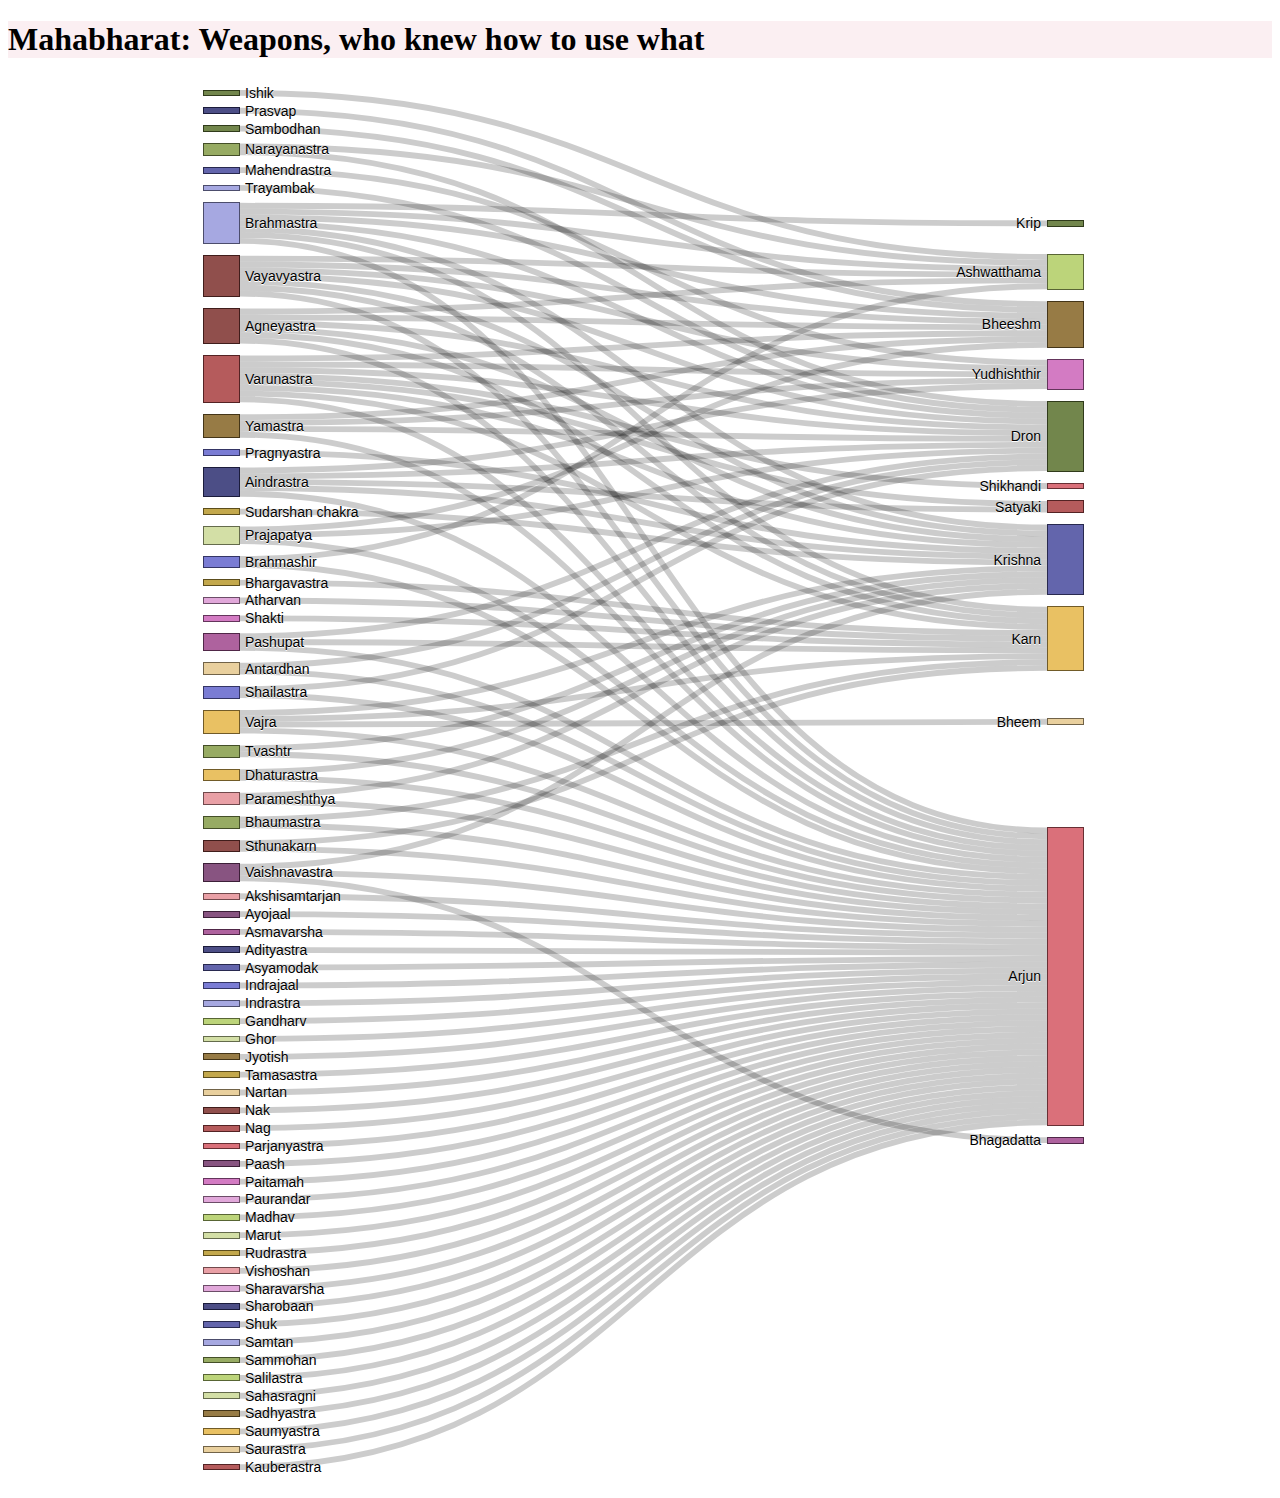
==== mb_weapons.html @ 304421e3 "mahabharat weapons files" ====
<!DOCTYPE html>
<html>

<head>

<meta http-equiv="Content-Type" content="text/html;charset=utf-8">

<title>Mahabharat: Weapons, who was the most heavily armed?</title>  
  
<script type="text/javascript" src="./js/jquery-1.10.2.js"></script>
<script type="text/javascript" src="./js/d3.js"></script>
<script type="text/javascript" src="./js/bootstrap.min.js"></script>

<link rel="stylesheet" href="./css/main.css">
  
<style>
.node rect {
  cursor: move;
  fill-opacity: .9;
  shape-rendering: crispEdges;
}
.node text {
  pointer-events: none;
  text-shadow: 0 1px 0 #fff;
}
.link {
  fill: none;
  stroke: #000;
  stroke-opacity: .2;
}
.link:hover {
  stroke-opacity: .5;
}
</style>

</head>

<body>           
    
<h1>Mahabharat: Weapons, who knew how to use what</h1>

<p align="center" id="chart"></p>

<script src="js/sankey.js"></script>

<script>
var units = "Widgets";

var margin = {top: 10, right: 10, bottom: 10, left: 10},
    width = 900 - margin.left - margin.right,
    height = 1400 - margin.top - margin.bottom;

var formatNumber = d3.format(",.0f"), 
    format = function(d) { return formatNumber(d); },
    color = d3.scale.category20b();

	
// append the svg canvas to the page
var svg = d3.select("#chart").append("svg")
    .attr("width", width + margin.left + margin.right)
    .attr("height", height + margin.top + margin.bottom)
  .append("g")
    .attr("transform", 
          "translate(" + margin.left + "," + margin.top + ")");


// Set the sankey diagram properties
var sankey = d3.sankey()
    .nodeWidth(36)
    .nodePadding(12)
    .size([width, height]);

var path = sankey.link();

// load the data (using the timelyportfolio csv method)
d3.csv("data/mb_weapons.csv", function(error, data) {

  graph = {"nodes" : [], "links" : []};
    
	name_list = []
    data.forEach(function (d) {
      name_list.push(d.source);
	  graph.nodes.push({ "name": d.source });
      graph.nodes.push({ "name": d.target });
      graph.links.push({ "source": d.source,
                         "target": d.target,
                         "value": +parseInt(d.value) });
     });

     // return only the distinct / unique nodes
     graph.nodes = d3.keys(d3.nest()
       .key(function (d) { return d.name; })
       .map(graph.nodes));

     // loop through each link replacing the text with its index from node
     graph.links.forEach(function (d, i) {
       graph.links[i].source = graph.nodes.indexOf(graph.links[i].source);
       graph.links[i].target = graph.nodes.indexOf(graph.links[i].target);
     });

     //now loop through each nodes to make nodes an array of objects
     // rather than an array of strings
     graph.nodes.forEach(function (d, i) {
       graph.nodes[i] = { "name": d };
     });
	 
	 console.log(graph.nodes);

  sankey
    .nodes(graph.nodes)
    .links(graph.links)
    .layout(32);

// add in the links
  var link = svg.append("g").selectAll(".link")
      .data(graph.links)
    .enter().append("path")
      .attr("class", "link")
      .attr("d", path)
      .style("stroke-width", function(d) { return Math.max(1, d.dy); })
      .sort(function(a, b) { return b.dy - a.dy; })
	  .attr("data-title",function(d) { return d.source.name + ", with " + d.target.name; });

// add in the nodes
  var node = svg.append("g").selectAll(".node")
      .data(graph.nodes)
    .enter().append("g")
      .attr("class", "node")
      .attr("transform", function(d) { 
		  return "translate(" + d.x + "," + d.y + ")"; })
    .call(d3.behavior.drag()
      .origin(function(d) { return d; })
      .on("dragstart", function() { 
		  this.parentNode.appendChild(this); })
      .on("drag", dragmove));
      
// add the rectangles for the nodes
  node.append("rect")
      .attr("height", function(d) { return d.dy; })
      .attr("width", sankey.nodeWidth())
     .style("fill", function(d,i) { 
		 return d.color = color(i); })
      .style("stroke", function(d) { 
		  return d3.rgb(d.color).darker(2); })
	   .attr('data-title',function(d) { return d.name + ", " + format(d.value); });

  $("rect").tooltip({container: 'body', html: true, placement:'top'});  
  $("path").tooltip({container: 'body', html: true, placement:'top'}); 	 

// add in the title for the nodes
  node.append("text")
      .attr("x", -6)
      .attr("y", function(d) { return d.dy / 2; })
      .attr("dy", ".35em")
      .attr("text-anchor", "end")
      .attr("transform", null)
      .text(function(d) { return d.name.charAt(0).toUpperCase()+d.name.slice(1);; })
    .filter(function(d) { return d.x < width / 2; })
      .attr("x", 6 + sankey.nodeWidth())
      .attr("text-anchor", "start");

// the function for moving the nodes
  function dragmove(d) {
    d3.select(this).attr("transform", 
        "translate(" + d.x + "," + (
                d.y = Math.max(0, Math.min(height - d.dy, d3.event.y))
            ) + ")");
    sankey.relayout();
    link.attr("d", path);
  }
});
</script>

</body>

</html>
---- css/main.css ----
p, div {
	line-height: 120%;
	padding-left: 5px;
	font-family: Verdana, sans-serif;
	font-weight: normal;
	font-size: 14px;
	color: #08088A;
}

h1, h2, h3, h4, h5, h6, h7 {
	font-family: Georgia, Serif;
	background-color: #FBEFF2;
	}

.tooltip {
  position: absolute;
  z-index: 1030;
  display: block;
  font-size: 12px;
  line-height: 1.4;
  visibility: visible;
  filter: alpha(opacity=0);
  opacity: 0;
}
.tooltip.in {
  filter: alpha(opacity=90);
  opacity: .9;
}
.tooltip.top {
  padding: 5px 0;
  margin-top: -3px;
}
.tooltip.right {
  padding: 0 5px;
  margin-left: 3px;
}
.tooltip.bottom {
  padding: 5px 0;
  margin-top: 3px;
}
.tooltip.left {
  padding: 0 5px;
  margin-left: -3px;
}
.tooltip-inner {
  max-width: 200px;
  padding: 3px 8px;
  color: #fff;
  text-align: center;
  text-decoration: none;
  background-color: #000;
  border-radius: 4px;
}
.tooltip-arrow {
  position: absolute;
  width: 0;
  height: 0;
  border-color: transparent;
  border-style: solid;
}
.tooltip.top .tooltip-arrow {
  bottom: 0;
  left: 50%;
  margin-left: -5px;
  border-width: 5px 5px 0;
  border-top-color: #000;
}
.tooltip.top-left .tooltip-arrow {
  bottom: 0;
  left: 5px;
  border-width: 5px 5px 0;
  border-top-color: #000;
}
.tooltip.top-right .tooltip-arrow {
  right: 5px;
  bottom: 0;
  border-width: 5px 5px 0;
  border-top-color: #000;
}
.tooltip.right .tooltip-arrow {
  top: 50%;
  left: 0;
  margin-top: -5px;
  border-width: 5px 5px 5px 0;
  border-right-color: #000;
}
.tooltip.left .tooltip-arrow {
  top: 50%;
  right: 0;
  margin-top: -5px;
  border-width: 5px 0 5px 5px;
  border-left-color: #000;
}
.tooltip.bottom .tooltip-arrow {
  top: 0;
  left: 50%;
  margin-left: -5px;
  border-width: 0 5px 5px;
  border-bottom-color: #000;
}
.tooltip.bottom-left .tooltip-arrow {
  top: 0;
  left: 5px;
  border-width: 0 5px 5px;
  border-bottom-color: #000;
}
.tooltip.bottom-right .tooltip-arrow {
  top: 0;
  right: 5px;
  border-width: 0 5px 5px;
  border-bottom-color: #000;
}
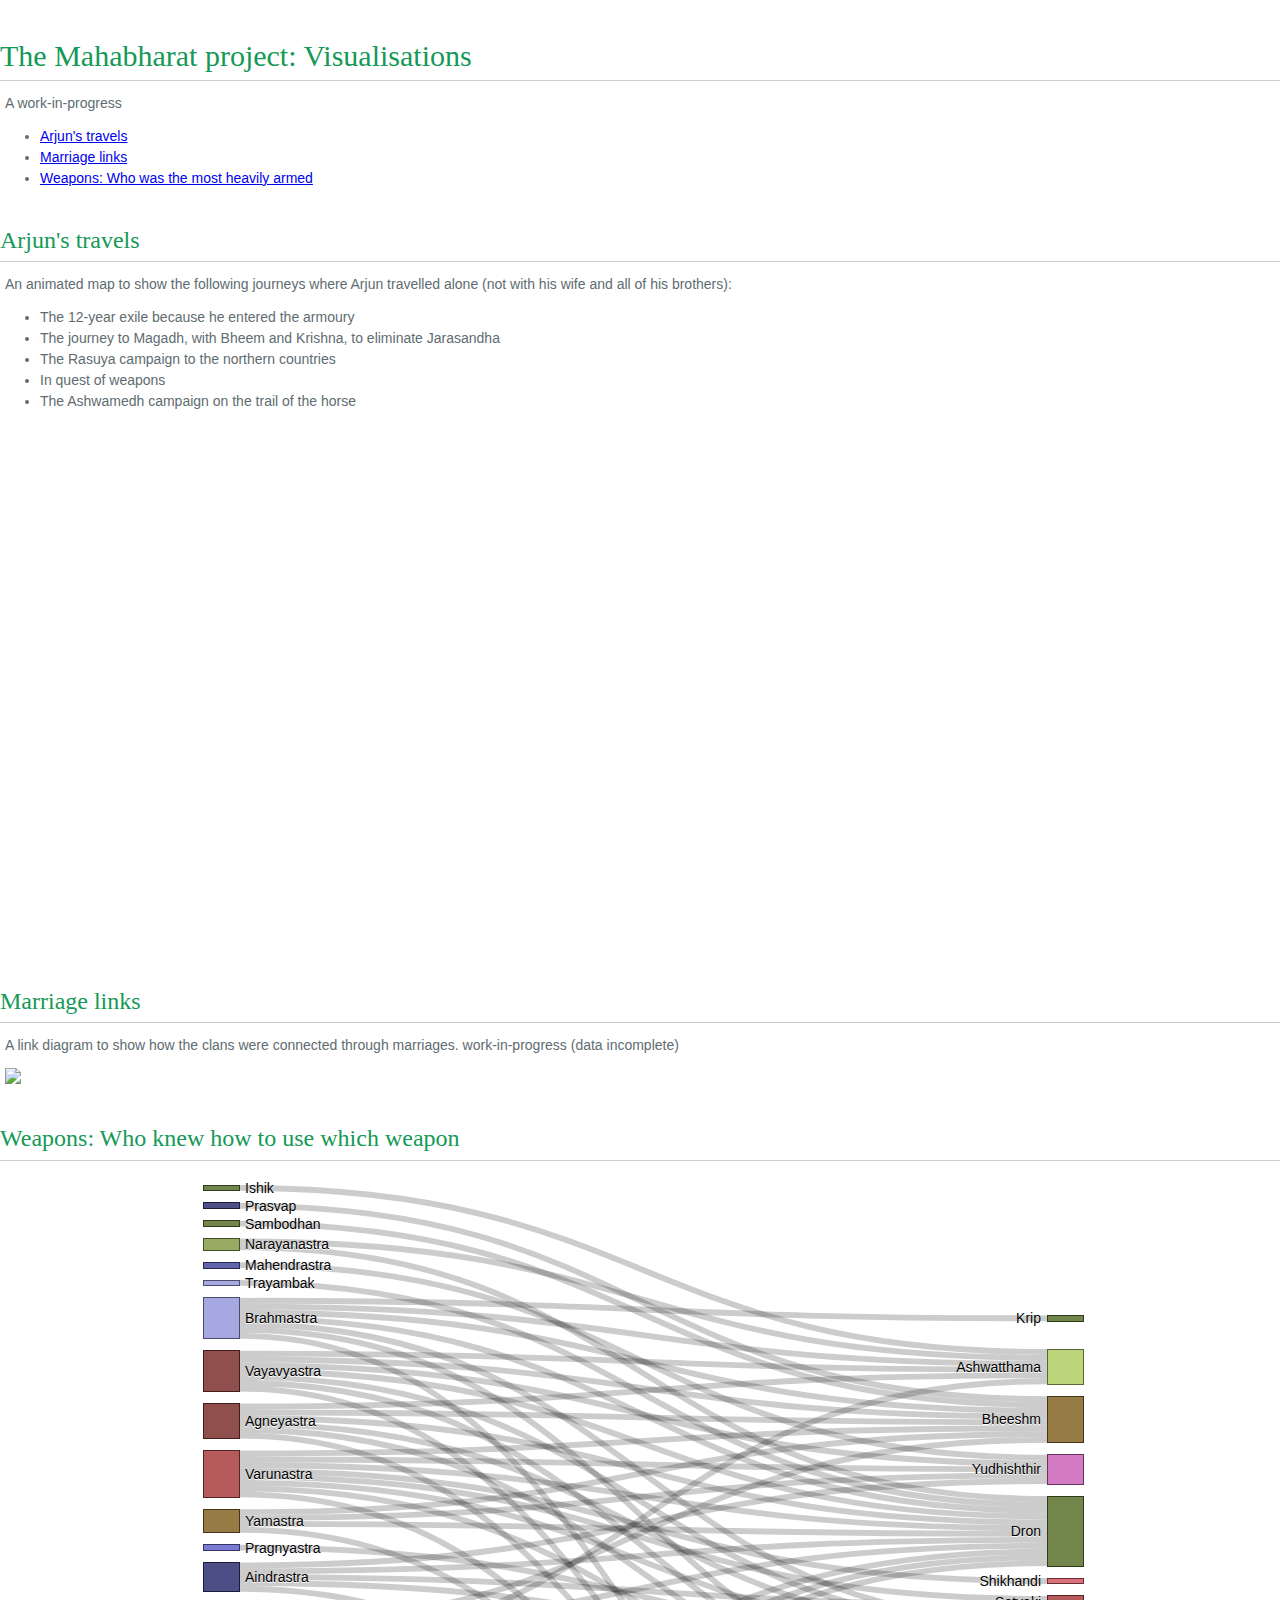
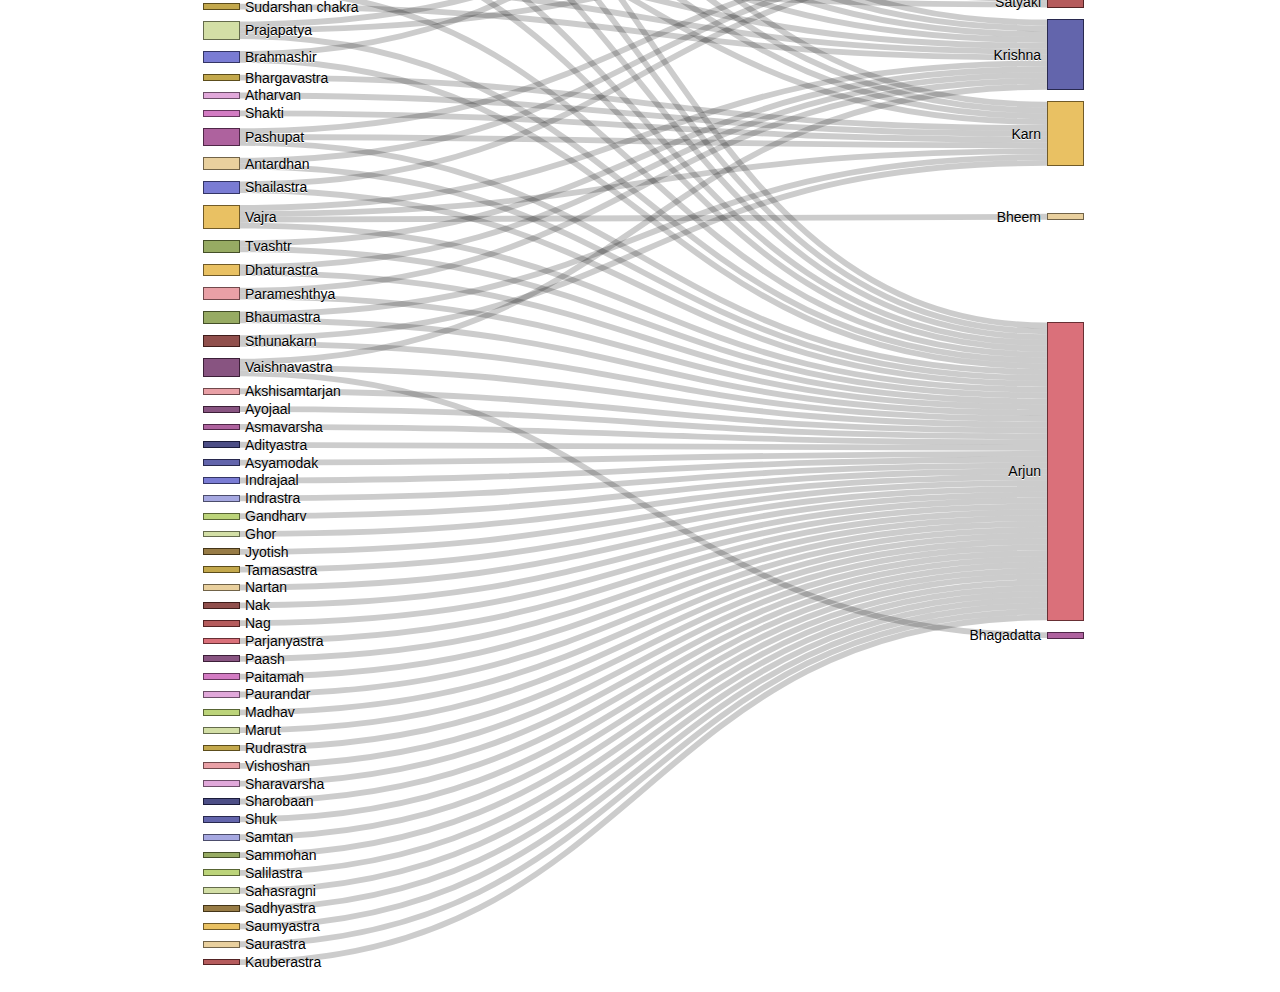
==== commit d81cf594: "Update mb_weapons.html" ====
--- a/mb_weapons.html
+++ b/mb_weapons.html
@@ -5,7 +5,7 @@
 
 <meta http-equiv="Content-Type" content="text/html;charset=utf-8">
 
-<title>Mahabharat: Weapons, who was the most heavily armed?</title>  
+<title>The Mahabharat project: Visualisations</title>  
   
 <script type="text/javascript" src="./js/jquery-1.10.2.js"></script>
 <script type="text/javascript" src="./js/d3.js"></script>
@@ -37,7 +37,36 @@
 
 <body>           
     
-<h1>Mahabharat: Weapons, who knew how to use what</h1>
+<h1>The Mahabharat project: Visualisations</h1>
+
+<p>A work-in-progress</p>
+
+<ul>
+	<li><a href = "#arjun_travels">Arjun's travels</a></li>
+	<li><a href = "#marriages">Marriage links</a></li>
+	<li><a href = "#weapons">Weapons: Who was the most heavily armed</a></li>
+</ul>
+
+<h2 id = "arjun_travels">Arjun's travels</h2>
+
+<p>An animated map to show the following journeys where Arjun travelled alone (not with his wife and all of his brothers):</p>
+<ul>
+	<li>The 12-year exile because he entered the armoury</li>
+	<li>The journey to Magadh, with Bheem and Krishna, to eliminate Jarasandha</li>
+	<li>The Rasuya campaign to the northern countries</li>
+	<li>In quest of weapons</li>
+	<li>The Ashwamedh campaign on the trail of the horse</li>
+</ul>
+
+<p><iframe width='100%' height='520' frameborder='0' src='https://ani-basu.cartodb.com/viz/150d1be0-1945-11e6-82c4-0e98b61680bf/embed_map' allowfullscreen webkitallowfullscreen mozallowfullscreen oallowfullscreen msallowfullscreen></iframe></p>
+
+<h2 id = "marriages">Marriage links</h2>
+
+<p>A link diagram to show how the clans were connected through marriages. work-in-progress (data incomplete)</p>
+
+<p><img src = "https://raw.githubusercontent.com/AninditaBasu/visualisations/master/images/mb_marriages.png"/></p>
+
+<h2 id = "weapons">Weapons: Who knew how to use which weapon</h2>
 
 <p align="center" id="chart"></p>
 
@@ -173,4 +202,4 @@
 
 </body>
 
-</html>+</html>
--- a/css/main.css
+++ b/css/main.css
@@ -1,16 +1,51 @@
+body {
+  padding: 0;
+  margin: 0;
+  font-family: "Open Sans", "Helvetica Neue", Helvetica, Verdana, Arial, sans-serif;
+  font-size: 14px;
+  line-height: 1.5;
+  color: #606c71; }
+  
 p, div {
 	line-height: 120%;
 	padding-left: 5px;
-	font-family: Verdana, sans-serif;
 	font-weight: normal;
-	font-size: 14px;
-	color: #08088A;
 }
 
-h1, h2, h3, h4, h5, h6, h7 {
-	font-family: Georgia, Serif;
-	background-color: #FBEFF2;
-	}
+h1, h2, h3, h4, h5, h6 {
+  color:#159957;
+  margin:36px 0 10px;
+}
+
+h1, h2, h3 {
+	font-family: Arvo, Monaco, serif;
+  line-height:1.3;
+	font-weight: normal;
+}
+
+h1,h2, h3 {
+	display: block;
+	border-bottom: 1px solid #ccc;
+	padding-bottom: 5px;
+}
+
+h1 {
+	font-size: 30px;
+}
+
+h2 {
+	font-size: 24px;
+}
+
+h3 {
+	font-size: 18px;
+}
+
+h4, h5, h6 {
+	font-family: Arvo, Monaco, serif;
+	font-weight: 700;
+}
+
 
 .tooltip {
   position: absolute;
@@ -109,4 +144,4 @@
   right: 5px;
   border-width: 0 5px 5px;
   border-bottom-color: #000;
-}+}
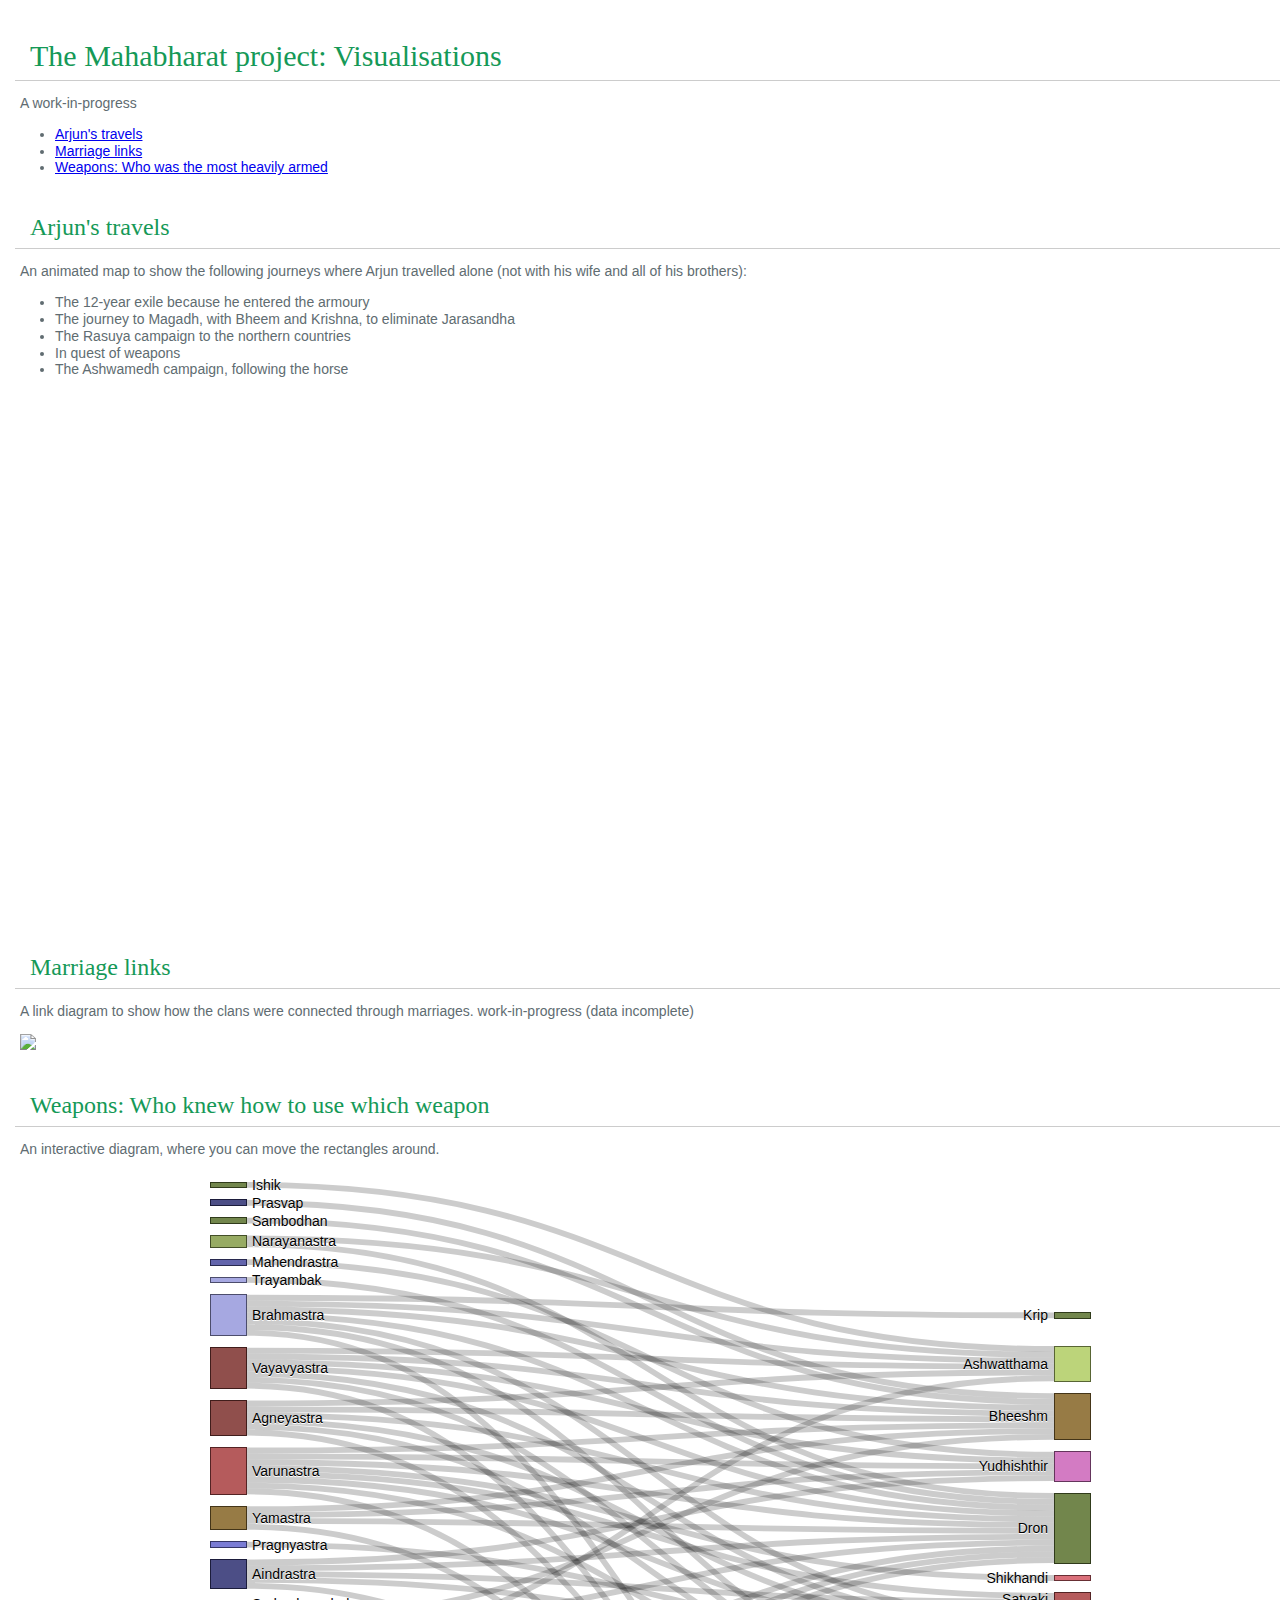
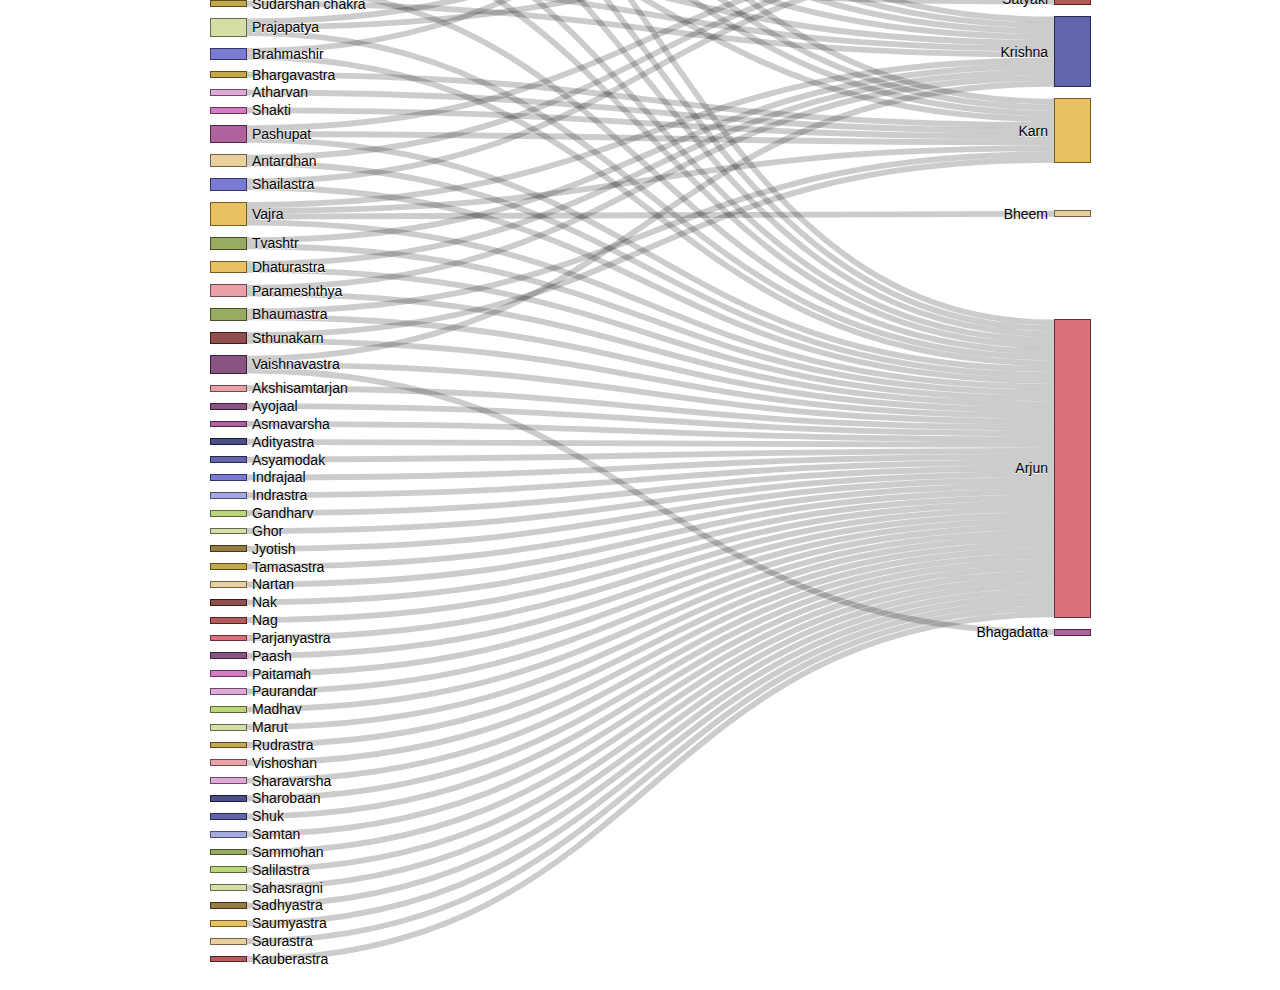
==== commit 50e6a63d: "Update mb_weapons.html" ====
--- a/mb_weapons.html
+++ b/mb_weapons.html
@@ -55,7 +55,7 @@
 	<li>The journey to Magadh, with Bheem and Krishna, to eliminate Jarasandha</li>
 	<li>The Rasuya campaign to the northern countries</li>
 	<li>In quest of weapons</li>
-	<li>The Ashwamedh campaign on the trail of the horse</li>
+	<li>The Ashwamedh campaign, following the horse</li>
 </ul>
 
 <p><iframe width='100%' height='520' frameborder='0' src='https://ani-basu.cartodb.com/viz/150d1be0-1945-11e6-82c4-0e98b61680bf/embed_map' allowfullscreen webkitallowfullscreen mozallowfullscreen oallowfullscreen msallowfullscreen></iframe></p>
@@ -67,6 +67,8 @@
 <p><img src = "https://raw.githubusercontent.com/AninditaBasu/visualisations/master/images/mb_marriages.png"/></p>
 
 <h2 id = "weapons">Weapons: Who knew how to use which weapon</h2>
+
+<p>An interactive diagram, where you can move the rectangles around.</p>
 
 <p align="center" id="chart"></p>
 
--- a/css/main.css
+++ b/css/main.css
@@ -1,9 +1,9 @@
 body {
-  padding: 0;
+  padding-left: 15px;
   margin: 0;
   font-family: "Open Sans", "Helvetica Neue", Helvetica, Verdana, Arial, sans-serif;
   font-size: 14px;
-  line-height: 1.5;
+  line-height: 120%;
   color: #606c71; }
   
 p, div {
@@ -27,6 +27,7 @@
 	display: block;
 	border-bottom: 1px solid #ccc;
 	padding-bottom: 5px;
+	padding-left: 15px;
 }
 
 h1 {
@@ -44,6 +45,8 @@
 h4, h5, h6 {
 	font-family: Arvo, Monaco, serif;
 	font-weight: 700;
+	padding-left: 15px;
+	padding-bottom: 5px;
 }
 
 
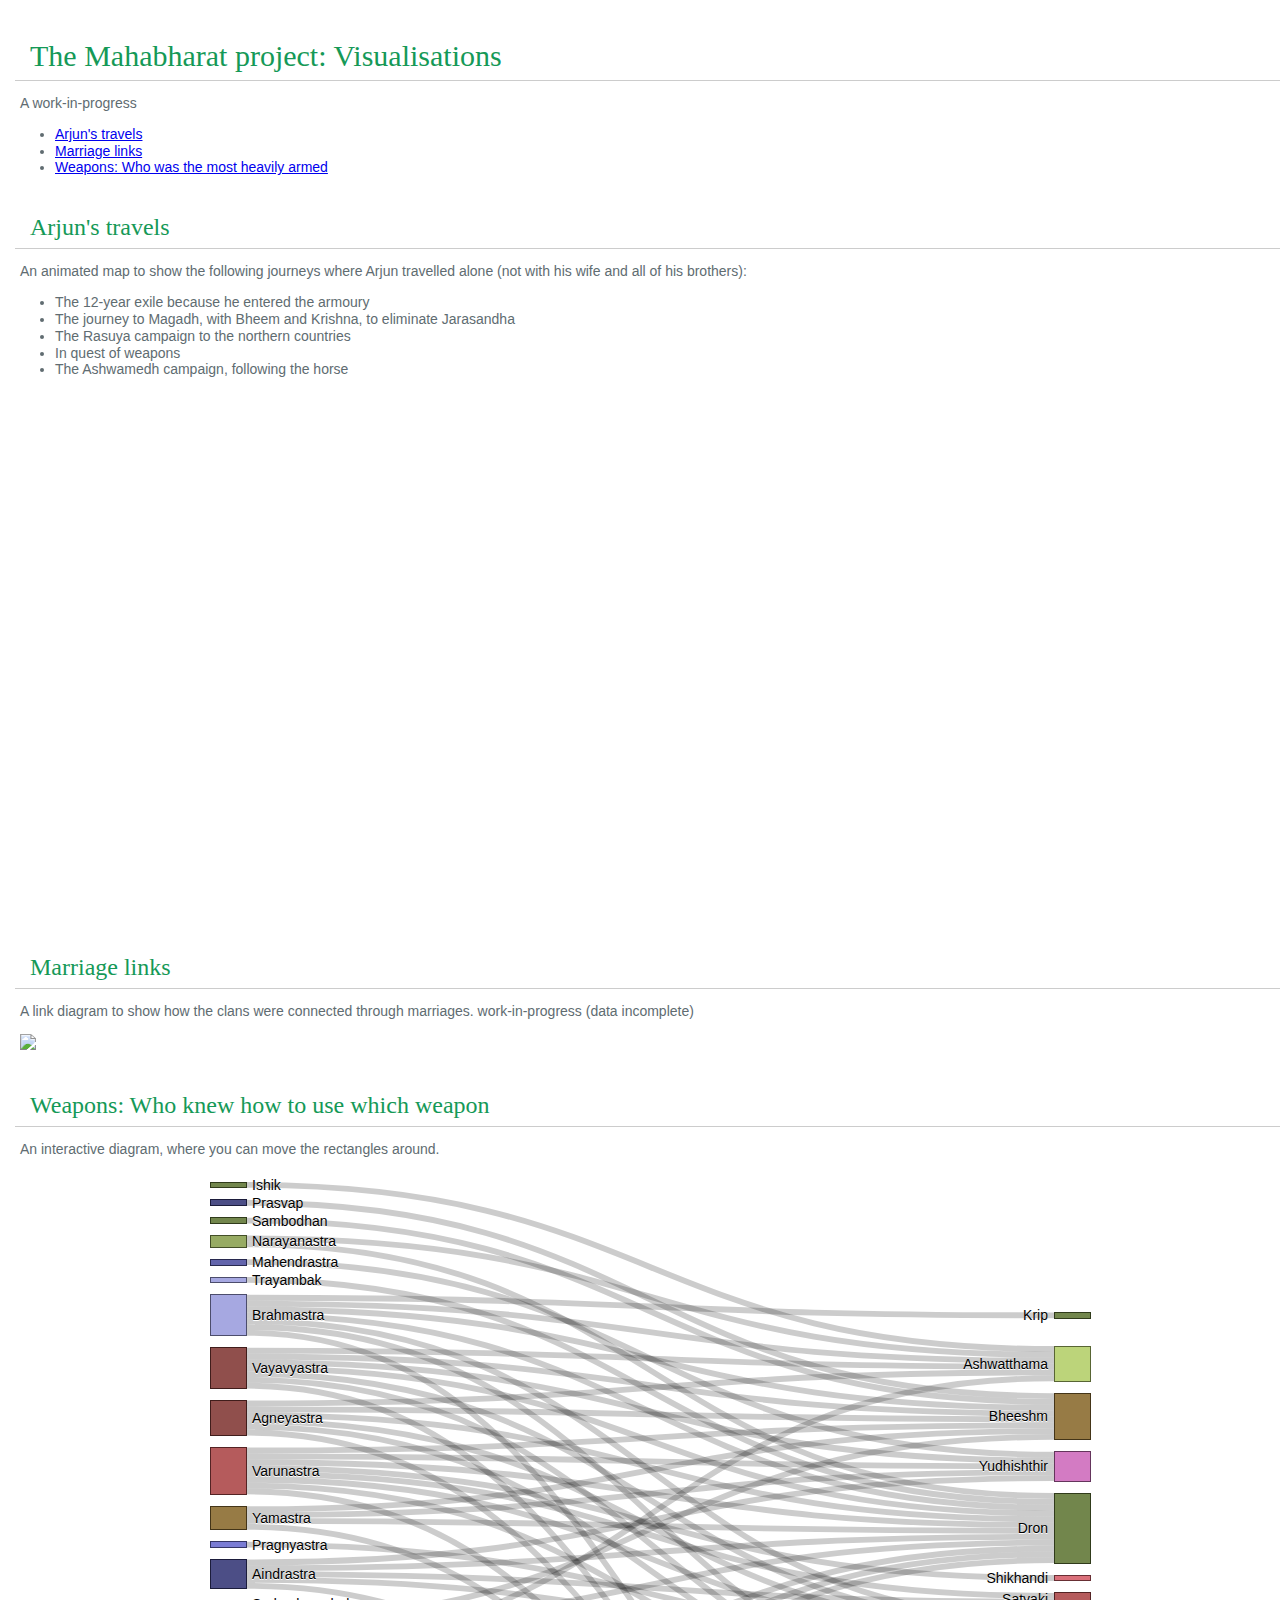
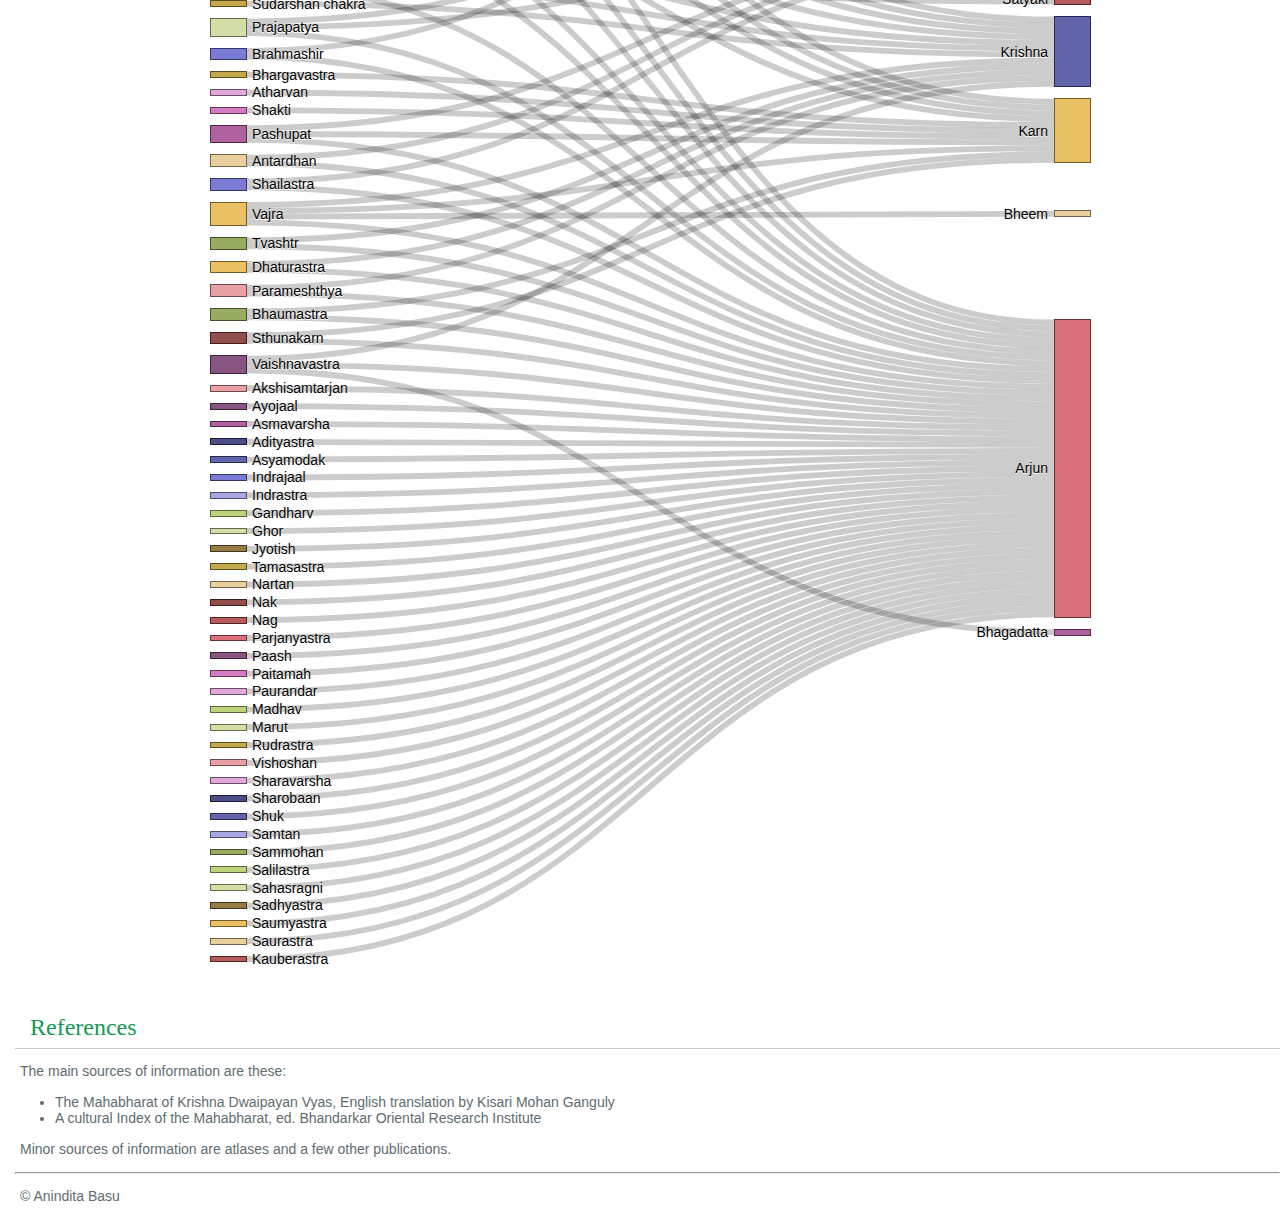
==== commit 6b3fc3bc: "Update mb_weapons.html" ====
--- a/mb_weapons.html
+++ b/mb_weapons.html
@@ -202,6 +202,17 @@
 });
 </script>
 
+<h2>References</h2>
+<p>The main sources of information are these:</p>
+<ul>
+	<li>The Mahabharat of Krishna Dwaipayan Vyas, English translation by Kisari Mohan Ganguly</li>
+	<li>A cultural Index of the Mahabharat, ed. Bhandarkar Oriental Research Institute</li>
+</ul>
+<p>Minor sources of information are atlases and a few other publications.</p>
+
+<hr/>
+
+<p>&copy; Anindita Basu</p>
 </body>
 
 </html>
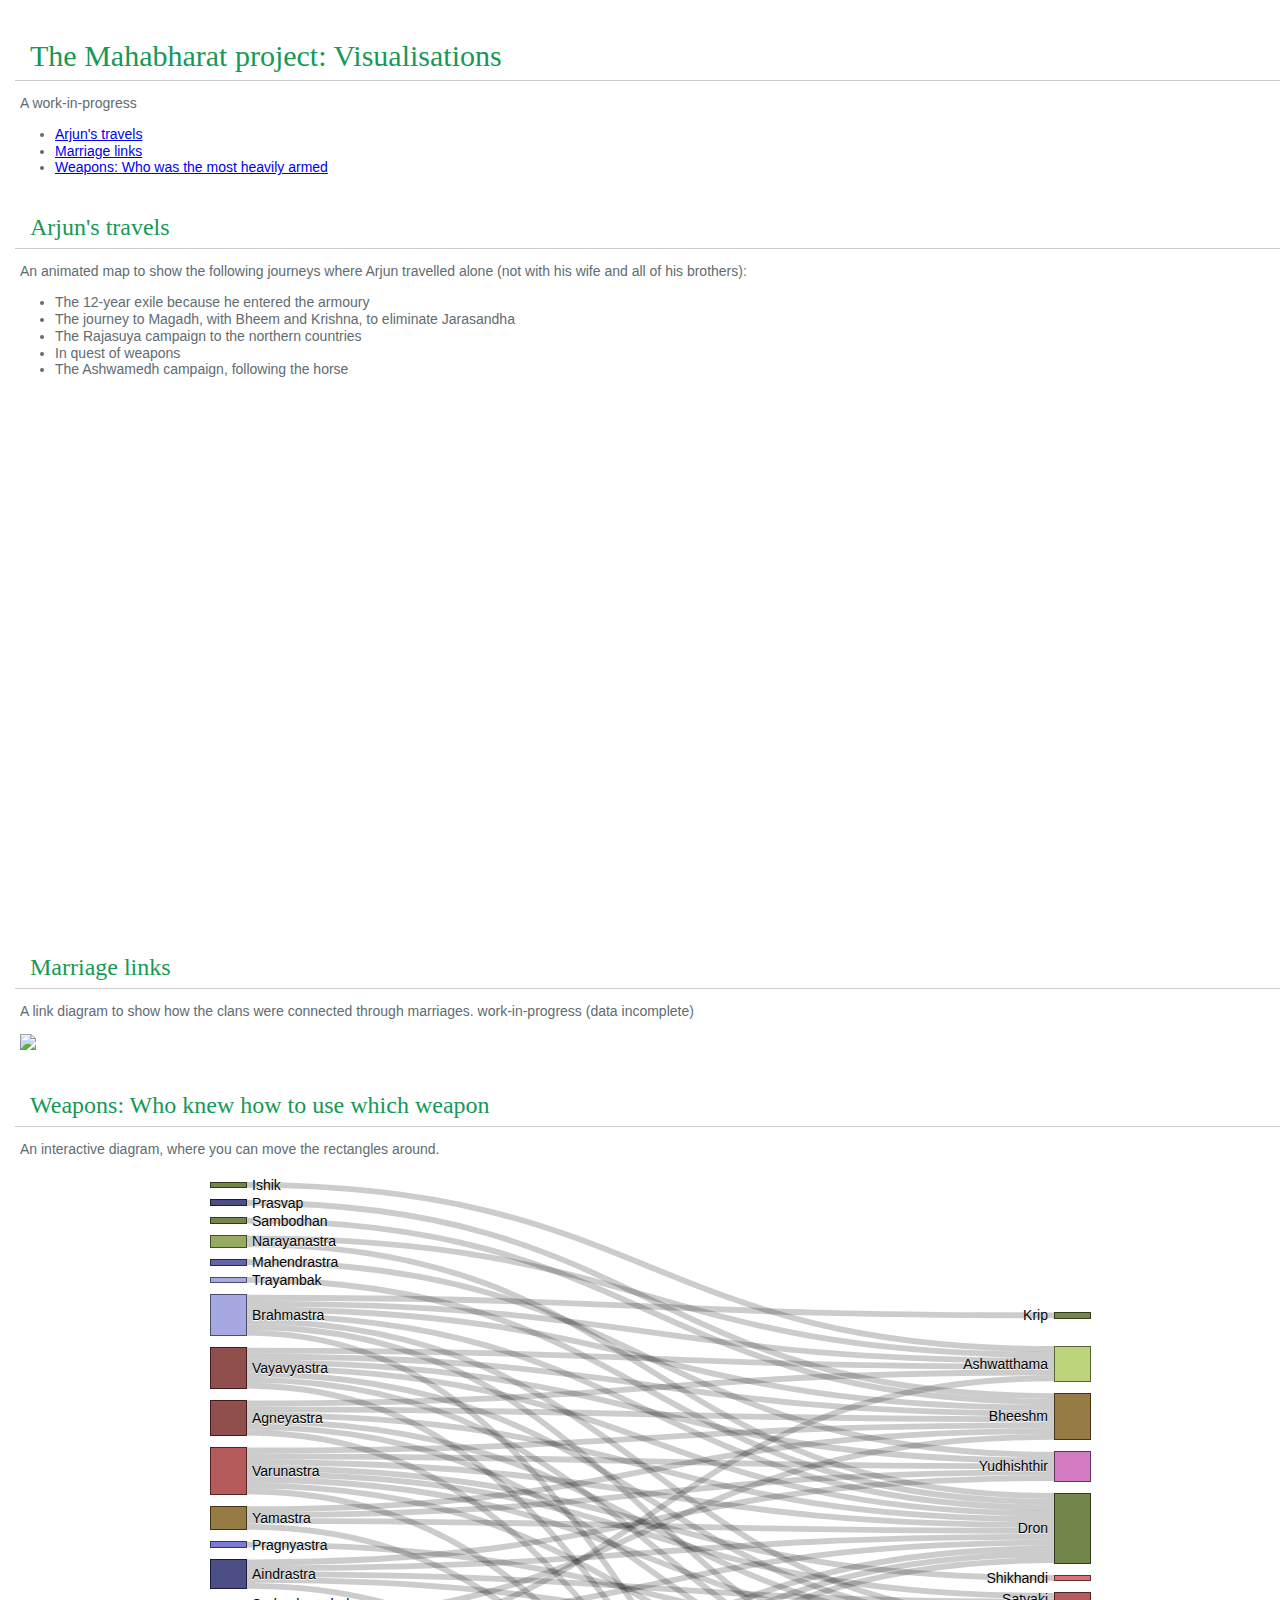
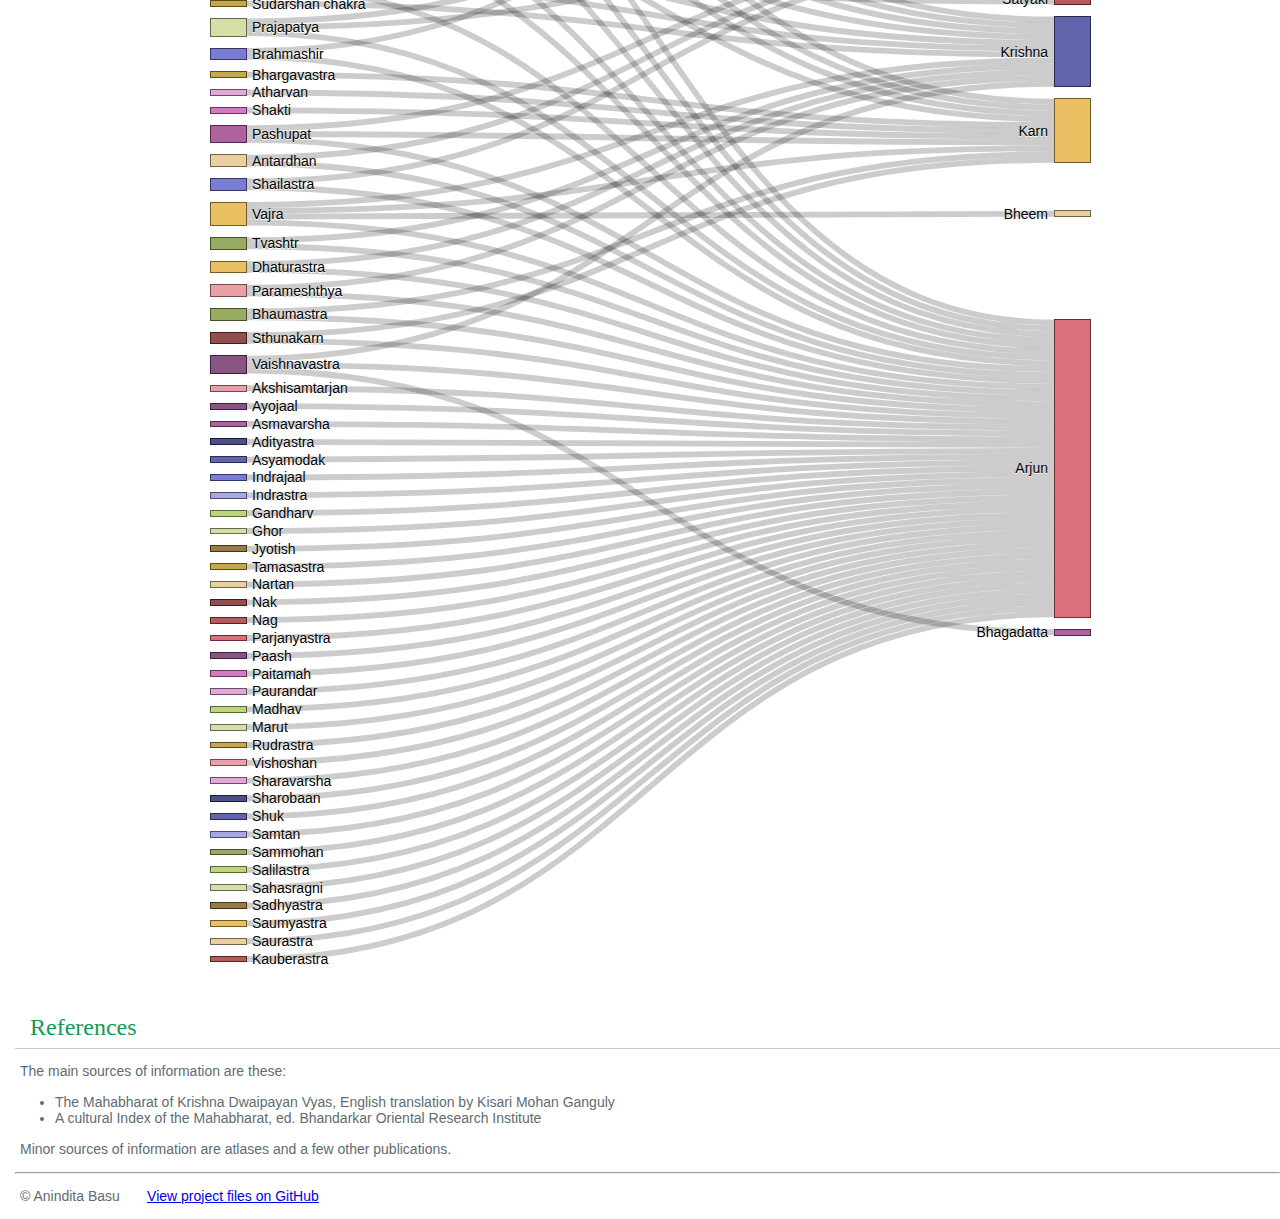
==== commit a3525e92: "Update mb_weapons.html" ====
--- a/mb_weapons.html
+++ b/mb_weapons.html
@@ -53,7 +53,7 @@
 <ul>
 	<li>The 12-year exile because he entered the armoury</li>
 	<li>The journey to Magadh, with Bheem and Krishna, to eliminate Jarasandha</li>
-	<li>The Rasuya campaign to the northern countries</li>
+	<li>The Rajasuya campaign to the northern countries</li>
 	<li>In quest of weapons</li>
 	<li>The Ashwamedh campaign, following the horse</li>
 </ul>
@@ -212,7 +212,7 @@
 
 <hr/>
 
-<p>&copy; Anindita Basu</p>
+<p>&copy; Anindita Basu &nbsp;&nbsp;&nbsp;&nbsp;&nbsp;&nbsp;<a href = "https://github.com/AninditaBasu/visualisations" target = "_blank">View project files on GitHub</a></p>
 </body>
 
 </html>
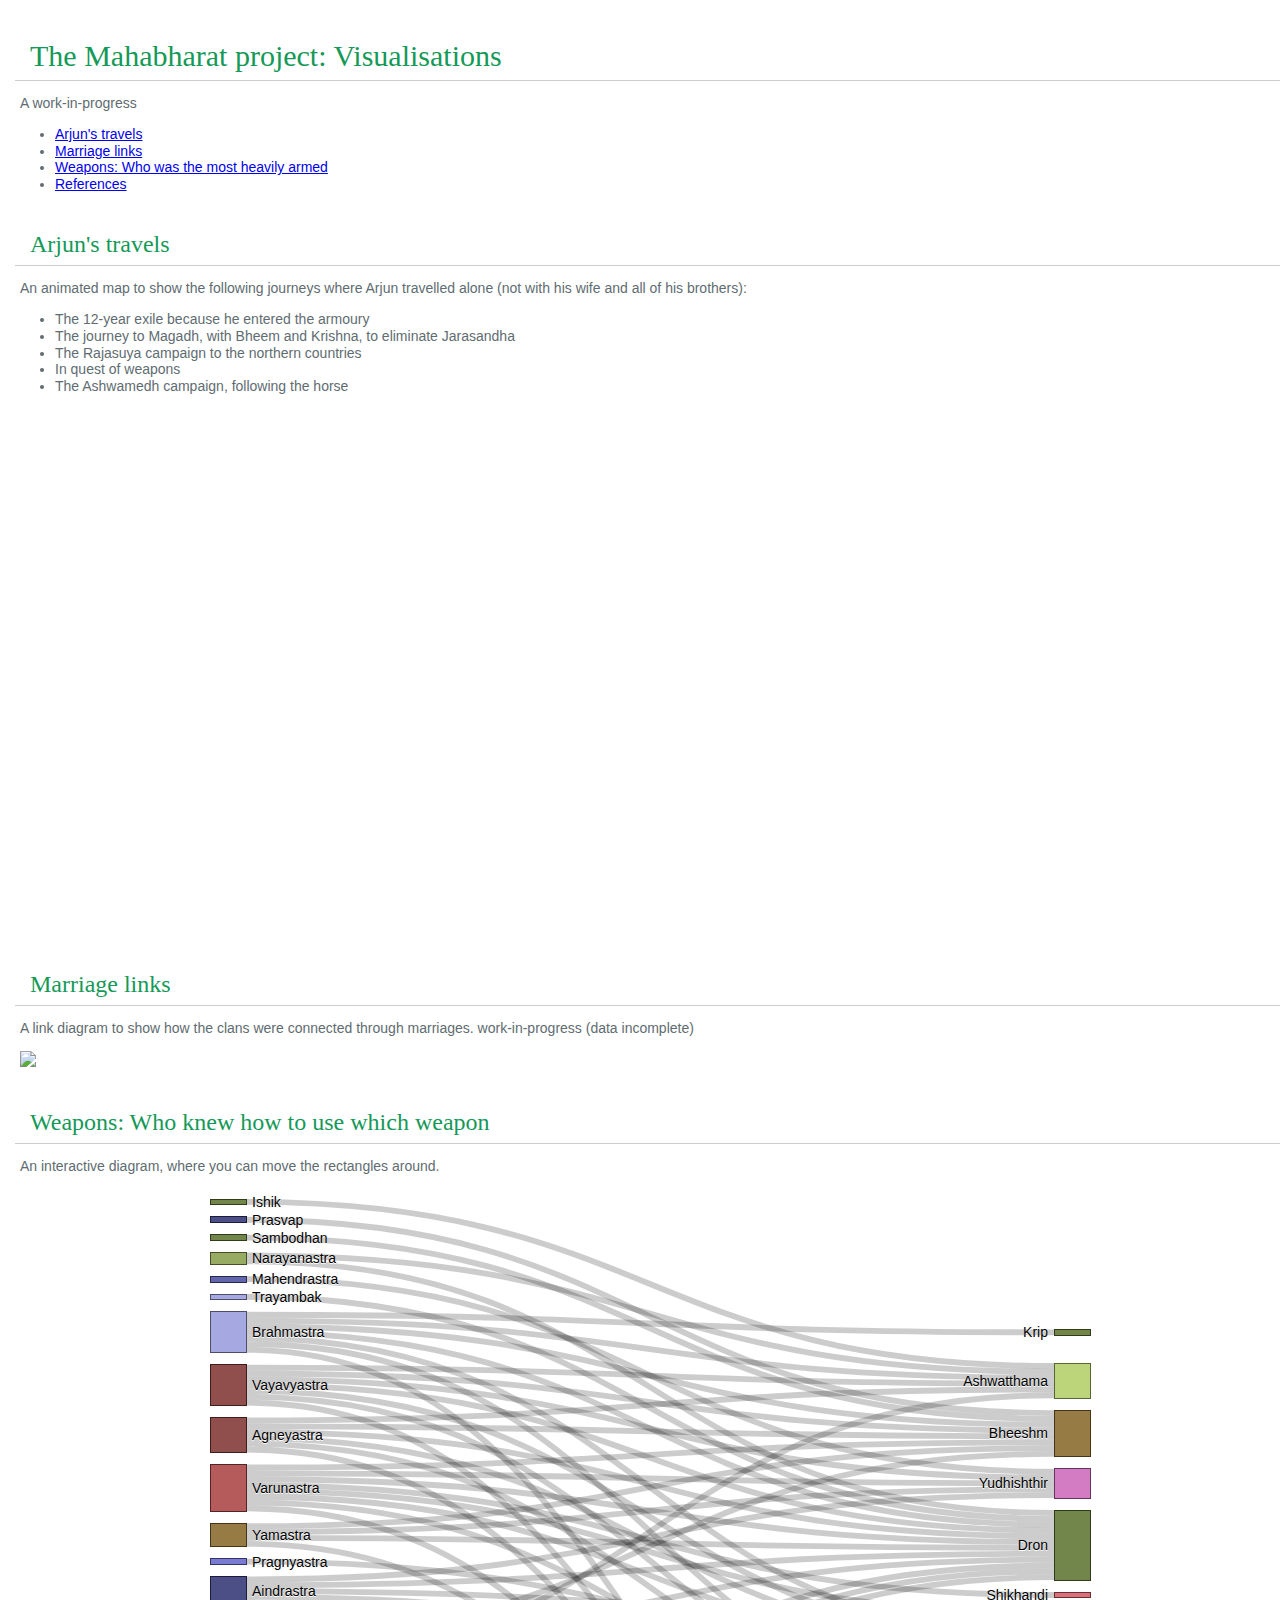
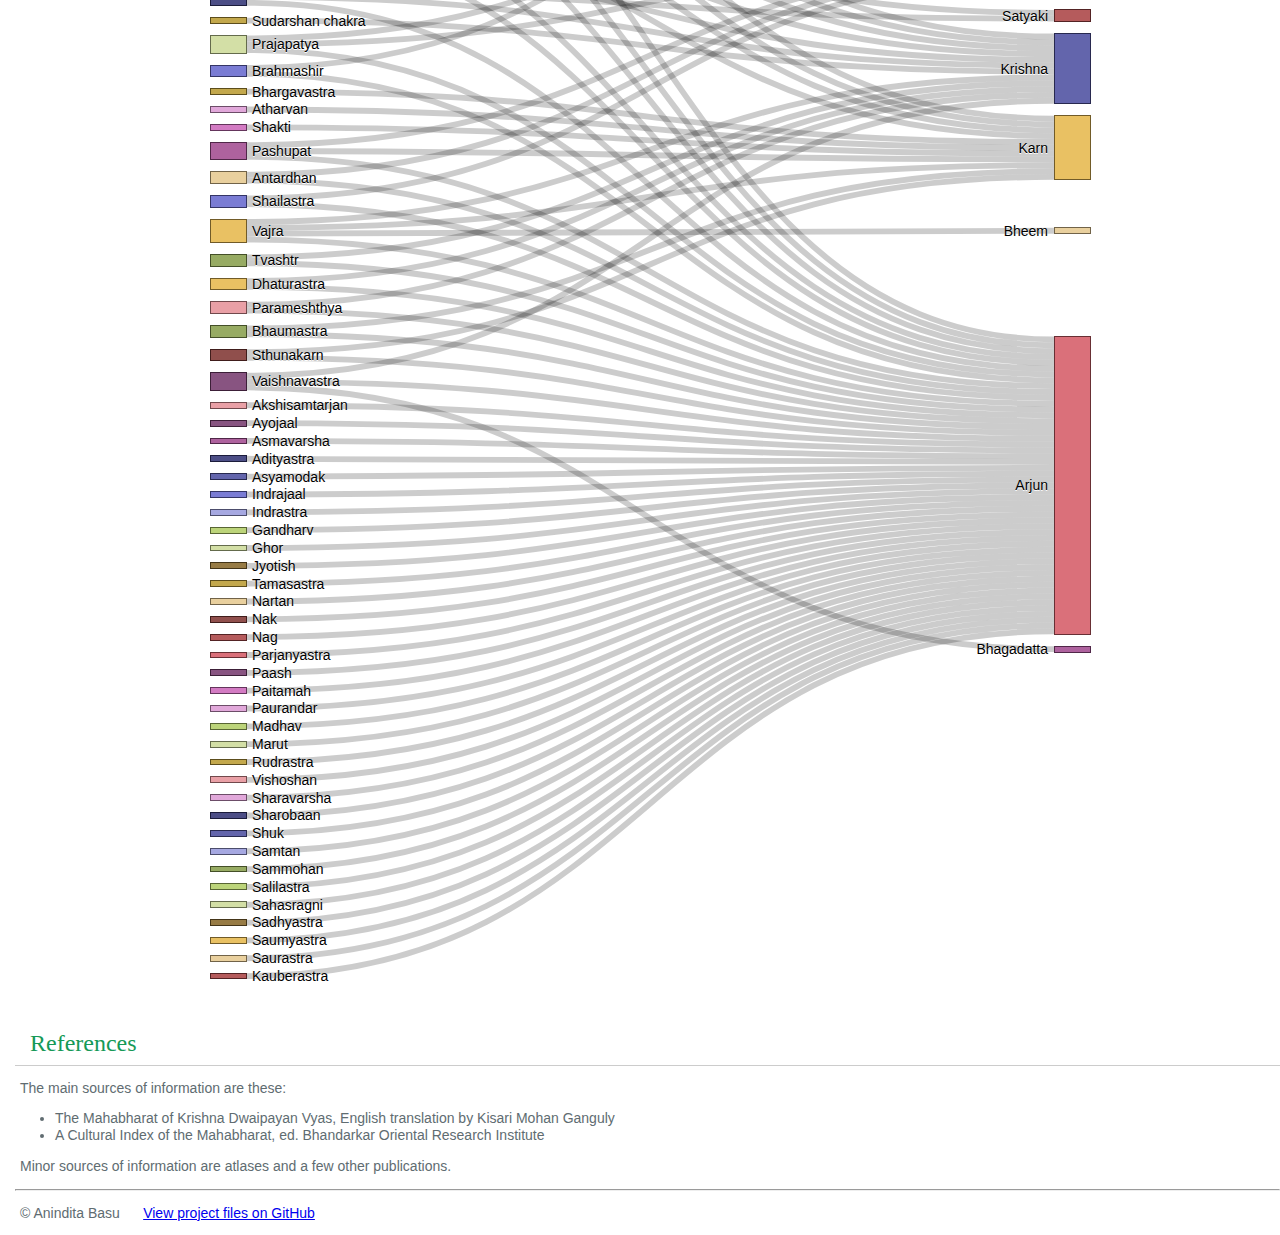
==== commit cd36707f: "Update mb_weapons.html" ====
--- a/mb_weapons.html
+++ b/mb_weapons.html
@@ -45,6 +45,7 @@
 	<li><a href = "#arjun_travels">Arjun's travels</a></li>
 	<li><a href = "#marriages">Marriage links</a></li>
 	<li><a href = "#weapons">Weapons: Who was the most heavily armed</a></li>
+	<li><a href = "#references">References</a></li>
 </ul>
 
 <h2 id = "arjun_travels">Arjun's travels</h2>
@@ -202,17 +203,17 @@
 });
 </script>
 
-<h2>References</h2>
+<h2 id = "references">References</h2>
 <p>The main sources of information are these:</p>
 <ul>
 	<li>The Mahabharat of Krishna Dwaipayan Vyas, English translation by Kisari Mohan Ganguly</li>
-	<li>A cultural Index of the Mahabharat, ed. Bhandarkar Oriental Research Institute</li>
+	<li>A Cultural Index of the Mahabharat, ed. Bhandarkar Oriental Research Institute</li>
 </ul>
 <p>Minor sources of information are atlases and a few other publications.</p>
 
 <hr/>
 
-<p>&copy; Anindita Basu &nbsp;&nbsp;&nbsp;&nbsp;&nbsp;&nbsp;<a href = "https://github.com/AninditaBasu/visualisations" target = "_blank">View project files on GitHub</a></p>
+<p>&copy; Anindita Basu&nbsp;&nbsp;&nbsp;&nbsp;&nbsp;&nbsp;<a href = "https://github.com/AninditaBasu/visualisations" target = "_blank">View project files on GitHub</a></p>
 </body>
 
 </html>
